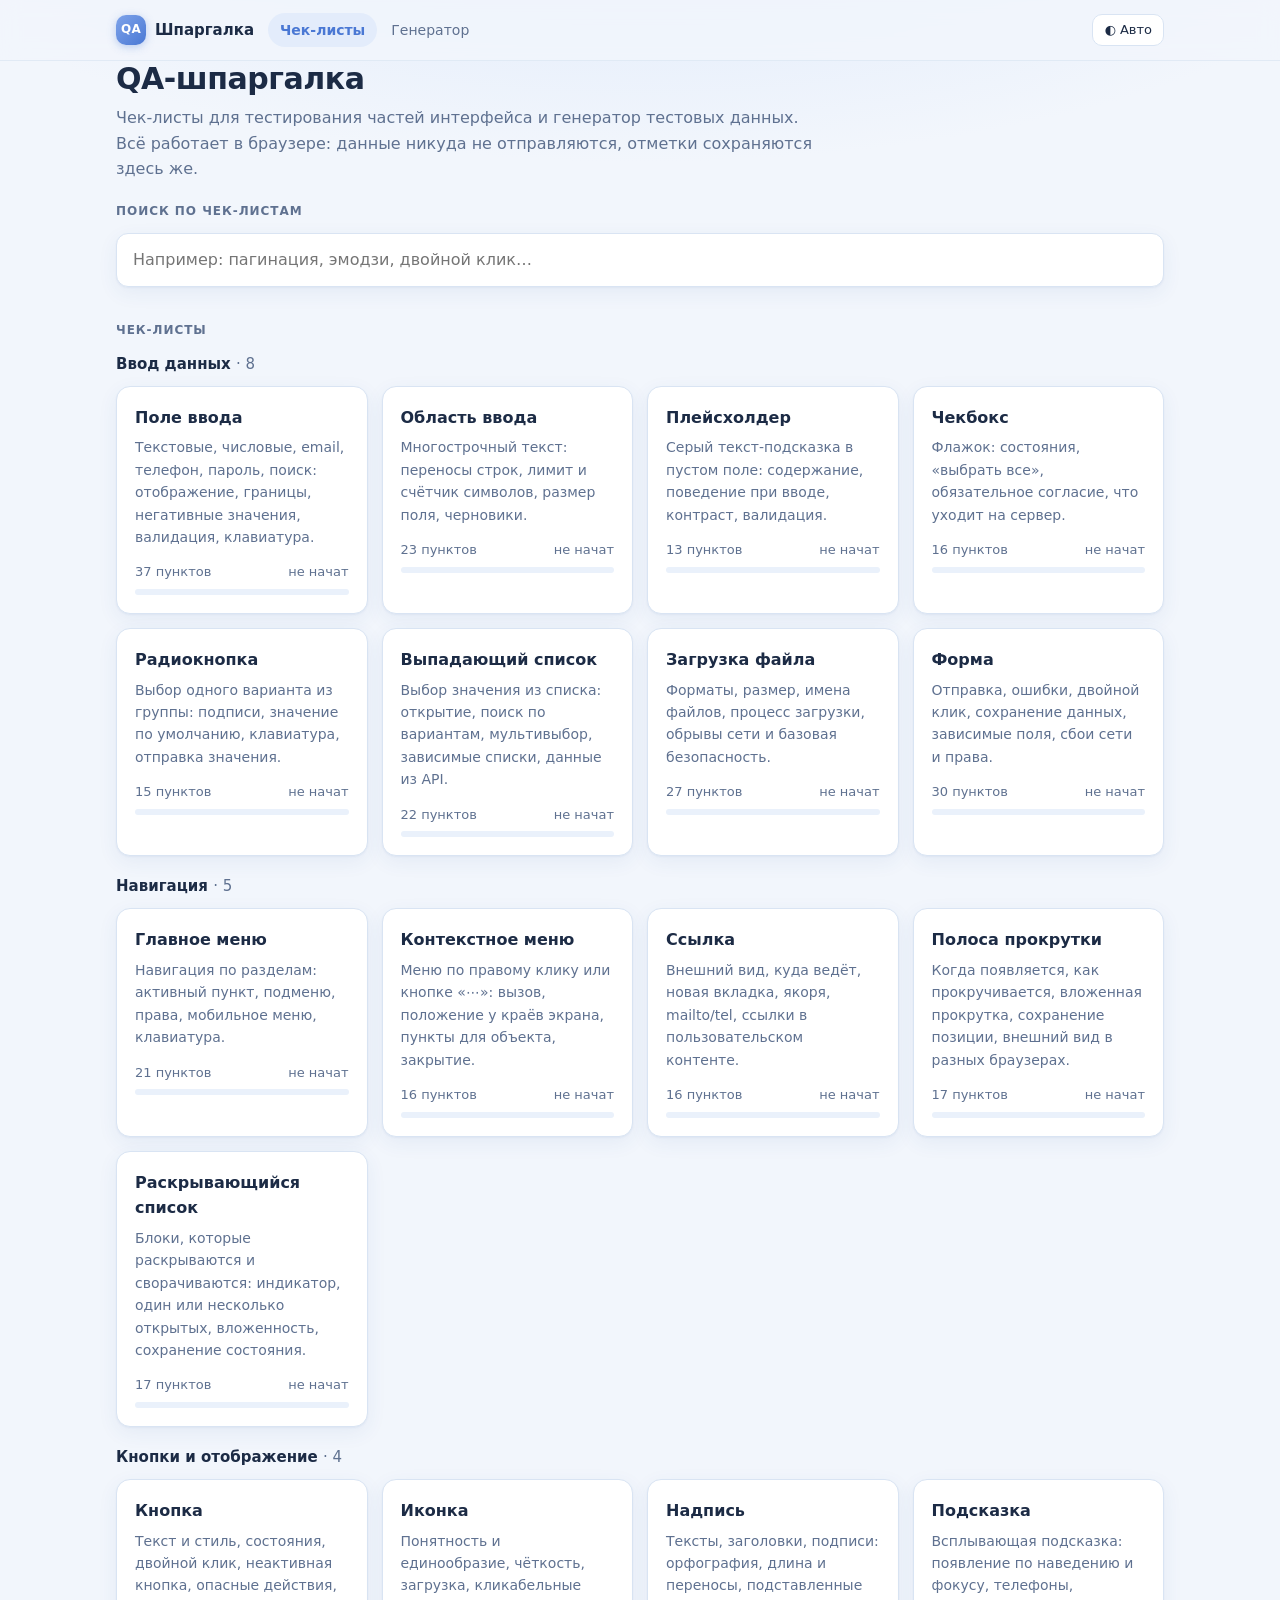
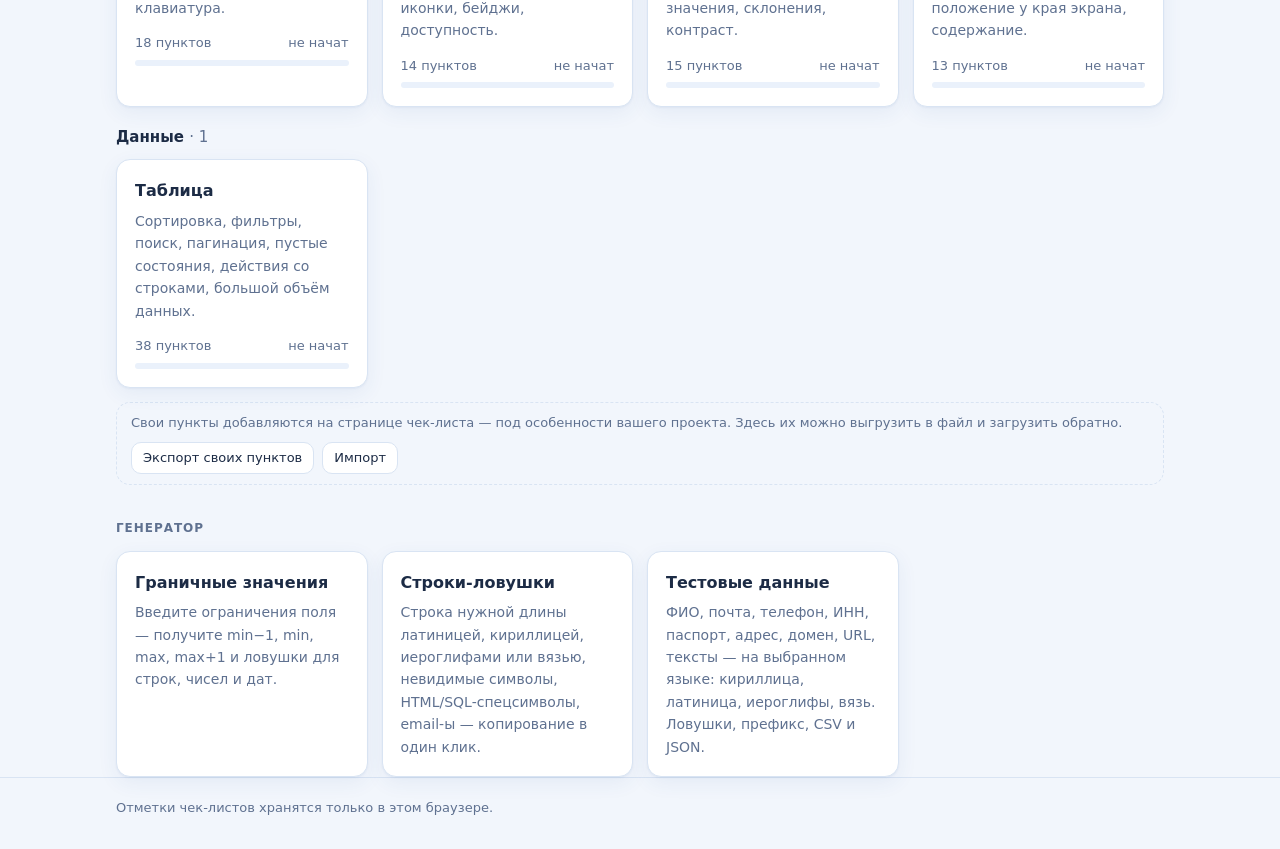
==== index.html @ 7cf0ff67 "QA cheat sheet: checklists and test data generator Static site, no build step and no dependencies: -" ====
<!doctype html>
<html lang="ru">
<head>
  <meta charset="utf-8">
  <meta name="viewport" content="width=device-width, initial-scale=1">
  <title>QA-шпаргалка</title>
  <meta name="description" content="Чек-листы для тестирования элементов интерфейса и генератор тестовых данных.">
  <link rel="icon" href="data:image/svg+xml,%3Csvg xmlns='http://www.w3.org/2000/svg' viewBox='0 0 32 32'%3E%3Crect width='32' height='32' rx='8' fill='%234a78d4'/%3E%3Cpath d='M9 16.5l4.5 4.5L23 11.5' stroke='white' stroke-width='3.2' fill='none' stroke-linecap='round' stroke-linejoin='round'/%3E%3C/svg%3E">
  <link rel="stylesheet" href="assets/style.css">
  <script src="data/checklists.js"></script>
  <script src="assets/common.js"></script>
</head>
<body>
  <header id="site-header"></header>

  <main class="container">
    <h1>QA-шпаргалка</h1>
    <p class="lead">Чек-листы для тестирования частей интерфейса и генератор тестовых данных. Всё работает в браузере: данные никуда не отправляются, отметки сохраняются здесь же.</p>

    <label for="search" class="section-title" style="display:block;margin-top:8px">Поиск по чек-листам</label>
    <input id="search" class="input search" type="search" placeholder="Например: пагинация, эмодзи, двойной клик…" autocomplete="off" data-testid="home:search">
    <div id="results" class="results" data-testid="home:results"></div>

    <h2 class="section-title">Чек-листы</h2>
    <div id="checklists" data-testid="home:checklists"></div>
    <div class="own-bar small muted" style="margin-top:14px">
      <span id="own-summary" data-testid="home:own-summary"></span>
      <span class="spacer"></span>
      <button class="btn small" id="export-own" type="button" data-testid="custom:export">Экспорт своих пунктов</button>
      <button class="btn small" id="import-own" type="button" data-testid="custom:import">Импорт</button>
    </div>

    <h2 class="section-title">Генератор</h2>
    <div class="grid">
      <a class="card" href="generator.html#boundary" data-testid="home:gen-boundary">
        <h3>Граничные значения</h3>
        <p>Введите ограничения поля — получите min−1, min, max, max+1 и ловушки для строк, чисел и дат.</p>
      </a>
      <a class="card" href="generator.html#strings" data-testid="home:gen-strings">
        <h3>Строки-ловушки</h3>
        <p>Строка нужной длины латиницей, кириллицей, иероглифами или вязью, невидимые символы, HTML/SQL-спецсимволы, email-ы — копирование в один клик.</p>
      </a>
      <a class="card" href="generator.html#data" data-testid="home:gen-data">
        <h3>Тестовые данные</h3>
        <p>ФИО, почта, телефон, ИНН, паспорт, адрес, домен, URL, тексты — на выбранном языке: кириллица, латиница, иероглифы, вязь. Ловушки, префикс, CSV и JSON.</p>
      </a>
    </div>
  </main>

  <footer class="site">
    <div class="container">Отметки чек-листов хранятся только в этом браузере.</div>
  </footer>

  <script src="assets/index.js"></script>
</body>
</html>
---- assets/style.css ----
/* Мягкая синяя гамма: светлая — бледно-голубой фон и тёмно-синий текст, тёмная — глубокий navy */
:root {
  --bg: #f2f6fc;
  --glow: #dce8fb;
  --surface: #ffffff;
  --surface-2: #eaf1fb;
  --text: #1c2b45;
  --muted: #5f7190;
  --border: #d9e4f3;
  --accent: #4a78d4;
  --accent-strong: #3864bf;
  --accent-light: #7ea3ea;
  --accent-soft: #e3ecfb;
  --on-accent: #ffffff;
  --ok: #2b8a74;
  --ok-soft: #e0f3ee;
  --bad: #c45a4b;
  --bad-soft: #fbe9e6;
  --warn: #a2711a;
  --warn-soft: #fbf1dc;
  --code-bg: #edf2fa;
  --shadow: 0 1px 2px rgba(40, 80, 150, .05), 0 6px 20px rgba(40, 80, 150, .07);
  --shadow-hover: 0 2px 4px rgba(40, 80, 150, .07), 0 12px 28px rgba(40, 80, 150, .12);
  --radius: 14px;
  --font: system-ui, -apple-system, "Segoe UI", Roboto, sans-serif;
  --mono: ui-monospace, "Cascadia Code", Consolas, "Liberation Mono", monospace;
  color-scheme: light;
}

@media (prefers-color-scheme: dark) {
  :root:not([data-theme="light"]) {
    --bg: #0f1828;
    --glow: #1b2f52;
    --surface: #16223a;
    --surface-2: #1c2a45;
    --text: #e2eaf7;
    --muted: #94a6c4;
    --border: #2a3a58;
    --accent: #8fb1f5;
    --accent-strong: #a9c3f8;
    --accent-light: #5f86d4;
    --accent-soft: #1f3256;
    --on-accent: #0d1830;
    --ok: #5ccaa9;
    --ok-soft: #173a33;
    --bad: #f09a8a;
    --bad-soft: #3d2228;
    --warn: #e8c069;
    --warn-soft: #3a3120;
    --code-bg: #1f2d48;
    --shadow: 0 1px 2px rgba(0, 0, 0, .25);
    --shadow-hover: 0 4px 18px rgba(0, 0, 0, .35);
    color-scheme: dark;
  }
}

:root[data-theme="dark"] {
  --bg: #0f1828;
  --glow: #1b2f52;
  --surface: #16223a;
  --surface-2: #1c2a45;
  --text: #e2eaf7;
  --muted: #94a6c4;
  --border: #2a3a58;
  --accent: #8fb1f5;
  --accent-strong: #a9c3f8;
  --accent-light: #5f86d4;
  --accent-soft: #1f3256;
  --on-accent: #0d1830;
  --ok: #5ccaa9;
  --ok-soft: #173a33;
  --bad: #f09a8a;
  --bad-soft: #3d2228;
  --warn: #e8c069;
  --warn-soft: #3a3120;
  --code-bg: #1f2d48;
  --shadow: 0 1px 2px rgba(0, 0, 0, .25);
  --shadow-hover: 0 4px 18px rgba(0, 0, 0, .35);
  color-scheme: dark;
}

* { box-sizing: border-box; }
[hidden] { display: none !important; }
html { -webkit-text-size-adjust: 100%; }
body {
  margin: 0;
  min-height: 100vh;
  background: radial-gradient(1100px 420px at 50% -140px, var(--glow), transparent 72%) no-repeat, var(--bg);
  color: var(--text);
  font: 15px/1.6 var(--font);
}
a { color: var(--accent); }
:focus-visible { outline: 2px solid var(--accent); outline-offset: 2px; border-radius: 6px; }
::selection { background: var(--accent-soft); }
code {
  font-family: var(--mono);
  font-size: .88em;
  background: var(--code-bg);
  color: var(--text);
  padding: 1px 6px;
  border-radius: 6px;
  word-break: break-word;
}

.container { max-width: 1080px; margin: 0 auto; padding: 0 16px; }

/* Шапка */
header.site {
  position: sticky;
  top: 0;
  z-index: 10;
  background: color-mix(in srgb, var(--bg) 82%, transparent);
  backdrop-filter: blur(10px);
  border-bottom: 1px solid color-mix(in srgb, var(--border) 70%, transparent);
}
.site-inner { display: flex; align-items: center; gap: 14px; height: 60px; }
.brand {
  display: flex; align-items: center; gap: 9px;
  font-weight: 700; text-decoration: none; color: var(--text); white-space: nowrap;
}
.brand-mark {
  width: 30px; height: 30px; border-radius: 10px;
  background: linear-gradient(135deg, var(--accent-light), var(--accent));
  color: var(--on-accent);
  display: grid; place-items: center; font-size: 12px; letter-spacing: .02em;
  box-shadow: 0 2px 8px color-mix(in srgb, var(--accent) 35%, transparent);
}
.nav { display: flex; gap: 2px; overflow-x: auto; flex: 1; min-width: 0; scrollbar-width: none; }
.nav::-webkit-scrollbar { display: none; }
.nav a {
  padding: 6px 12px; border-radius: 999px; text-decoration: none;
  color: var(--muted); white-space: nowrap; font-size: 14px;
  transition: background .15s, color .15s;
}
.nav a:hover { background: var(--surface-2); color: var(--text); }
.nav a.active { background: var(--accent-soft); color: var(--accent); font-weight: 600; }

main { padding: 32px 0 52px; }
h1 { font-size: 30px; line-height: 1.2; margin: 0 0 8px; letter-spacing: -.015em; }
.lead { color: var(--muted); margin: 0 0 20px; max-width: 700px; font-size: 16px; }
.section-title {
  font-size: 12px; font-weight: 700; text-transform: uppercase; letter-spacing: .08em;
  color: var(--muted); margin: 34px 0 12px;
}
footer.site { border-top: 1px solid var(--border); padding: 20px 0 30px; color: var(--muted); font-size: 13px; }

/* Карточки */
.grid { display: grid; grid-template-columns: repeat(auto-fill, minmax(240px, 1fr)); gap: 14px; }
.card {
  background: var(--surface); border: 1px solid var(--border);
  border-radius: var(--radius); padding: 18px; box-shadow: var(--shadow);
}
a.card { display: block; text-decoration: none; color: inherit; transition: border-color .15s, transform .15s, box-shadow .15s; }
a.card:hover { border-color: color-mix(in srgb, var(--accent) 45%, var(--border)); transform: translateY(-2px); box-shadow: var(--shadow-hover); }
.card h3 { margin: 0 0 6px; font-size: 16px; }
.card p { margin: 0; color: var(--muted); font-size: 14px; }
.card .meta { display: flex; justify-content: space-between; gap: 8px; font-size: 13px; color: var(--muted); margin-top: 14px; }
.card .progress { margin-top: 6px; }

.progress { height: 6px; background: var(--surface-2); border-radius: 99px; overflow: hidden; }
.progress > span { display: block; height: 100%; width: 0; border-radius: 99px; background: linear-gradient(90deg, var(--accent-light), var(--accent)); transition: width .25s; }

/* Поля и кнопки */
.input, select.input, textarea.input {
  font: inherit; font-size: 14px; padding: 9px 12px;
  border: 1px solid var(--border); border-radius: 10px;
  background: var(--surface); color: var(--text); min-width: 0;
  transition: border-color .15s, box-shadow .15s;
}
.input:focus { outline: none; border-color: var(--accent); box-shadow: 0 0 0 3px color-mix(in srgb, var(--accent) 20%, transparent); }
textarea.input { font-family: var(--mono); font-size: 13px; width: 100%; min-height: 110px; resize: vertical; }
.search { width: 100%; padding: 13px 16px; font-size: 16px; border-radius: 12px; box-shadow: var(--shadow); }
.btn {
  display: inline-flex; align-items: center; gap: 6px;
  font: inherit; font-size: 14px; padding: 8px 14px; border-radius: 10px;
  border: 1px solid var(--border); background: var(--surface); color: var(--text);
  cursor: pointer; white-space: nowrap; transition: background .15s, border-color .15s, color .15s;
}
.btn:hover { background: var(--surface-2); border-color: color-mix(in srgb, var(--accent) 30%, var(--border)); }
.btn.primary { background: var(--accent); border-color: var(--accent); color: var(--on-accent); font-weight: 600; box-shadow: 0 2px 8px color-mix(in srgb, var(--accent) 30%, transparent); }
.btn.primary:hover { background: var(--accent-strong); border-color: var(--accent-strong); }
.btn.small { padding: 5px 11px; font-size: 13px; }
.btn[aria-pressed="true"] { background: var(--accent-soft); border-color: var(--accent); color: var(--accent); }
a.btn { text-decoration: none; }
.toolbar { display: flex; flex-wrap: wrap; gap: 8px; align-items: center; margin: 16px 0; }
.toolbar .spacer { flex: 1; }

.form-row { display: flex; flex-wrap: wrap; gap: 12px; align-items: flex-end; }
.field { display: flex; flex-direction: column; gap: 5px; font-size: 13px; color: var(--muted); }
.field .input { width: 150px; }
.field.wide .input { width: 230px; }
.checkline { display: flex; gap: 8px; align-items: center; font-size: 14px; cursor: pointer; padding: 3px 0; }
.checkline input { width: 16px; height: 16px; accent-color: var(--accent); }
.cols {
  display: grid; grid-template-columns: repeat(auto-fill, minmax(220px, 1fr)); gap: 4px 16px;
  background: var(--surface); border: 1px solid var(--border); border-radius: var(--radius); padding: 14px 16px; box-shadow: var(--shadow);
}
.error { color: var(--bad); font-size: 14px; margin: 10px 0 0; }
.lang-note { margin: 8px 0 0; max-width: 760px; }

/* Список с выбором нескольких значений (поля набора) */
.ms { position: relative; }
.ms-toggle {
  display: flex; align-items: center; justify-content: space-between; gap: 10px;
  text-align: left; cursor: pointer; width: 300px;
}
.ms-toggle:hover { border-color: color-mix(in srgb, var(--accent) 40%, var(--border)); }
.ms-value { overflow: hidden; text-overflow: ellipsis; white-space: nowrap; color: var(--text); }
.ms-arrow { color: var(--muted); transition: transform .15s; }
.ms.open .ms-toggle { border-color: var(--accent); box-shadow: 0 0 0 3px color-mix(in srgb, var(--accent) 20%, transparent); }
.ms.open .ms-arrow { transform: rotate(180deg); }
.ms-panel {
  position: absolute; z-index: 30; top: 100%; left: 0; margin-top: 6px;
  width: 340px; max-width: calc(100vw - 32px);
  background: var(--surface); border: 1px solid var(--border); border-radius: var(--radius);
  box-shadow: var(--shadow-hover); padding: 8px 6px 10px;
  color: var(--text); font-size: 14px;
}
.ms-list { display: flex; flex-direction: column; max-height: min(440px, 60vh); overflow-y: auto; }
.ms-list .checkline { padding: 7px 10px; border-radius: 8px; }
.ms-list .checkline:hover { background: var(--surface-2); }
.ms-actions { display: flex; gap: 6px; align-items: center; padding: 8px 8px 0; margin-top: 6px; border-top: 1px solid var(--border); }
.ms-actions .spacer { flex: 1; }
.prefix-hint { display: flex; flex-direction: column; gap: 6px; margin-top: 12px; }
.prefix-hint .btn.small { padding: 2px 9px; margin: 2px 2px 0 0; font-family: var(--mono); font-size: 12px; }
.muted { color: var(--muted); }
.small { font-size: 13px; }

/* Поиск на главной */
.results { margin-top: 8px; background: var(--surface); border: 1px solid var(--border); border-radius: var(--radius); overflow: hidden; box-shadow: var(--shadow); }
.results:empty { display: none; }
.res { display: block; padding: 11px 16px; border-top: 1px solid var(--border); text-decoration: none; color: var(--text); }
.res:first-child { border-top: 0; }
.res:hover { background: var(--surface-2); }
.res small { display: block; color: var(--muted); font-size: 12px; }
.res-empty { padding: 12px 16px; color: var(--muted); }
mark { background: var(--accent-soft); color: var(--accent-strong); border-radius: 4px; padding: 0 2px; }

/* Чек-лист */
.summary-bar { display: flex; align-items: center; gap: 12px; }
.summary-bar .progress { flex: 1; height: 8px; }
.summary-bar .count { white-space: nowrap; font-size: 14px; font-weight: 600; }
.related { display: flex; flex-wrap: wrap; gap: 8px; margin-bottom: 4px; }
.group { margin-top: 24px; }
.group-head { display: flex; justify-content: space-between; align-items: baseline; gap: 12px; }
.group-head h2 { font-size: 17px; margin: 0; }
.group-head .count { color: var(--muted); font-size: 13px; white-space: nowrap; }
.items { list-style: none; margin: 8px 0 0; padding: 0; background: var(--surface); border: 1px solid var(--border); border-radius: var(--radius); overflow: hidden; box-shadow: var(--shadow); }
.item { border-top: 1px solid var(--border); scroll-margin-top: 90px; }
.item:first-child { border-top: 0; }
.item label { display: flex; gap: 12px; padding: 13px 16px; cursor: pointer; align-items: flex-start; transition: background .12s; }
.item label:hover { background: color-mix(in srgb, var(--surface-2) 65%, transparent); }
.item input[type="checkbox"] { width: 18px; height: 18px; margin: 2px 0 0; accent-color: var(--accent); flex: none; }
.item .hint { font-size: 13.5px; color: var(--muted); margin-top: 3px; }
.item.done .text { color: var(--muted); text-decoration: line-through; text-decoration-color: color-mix(in srgb, var(--muted) 60%, transparent); }
.hide-done .item.done { display: none; }
.hide-done .group.all-done { display: none; }
.item.flash { animation: flash 2s ease-out; }

/* Разделы чек-листов, «хлебные крошки», переключатель, соседние чек-листы */
.cat { margin-top: 18px; }
.cat:first-child { margin-top: 0; }
.cat-title { font-size: 15px; margin: 0 0 10px; }
.cat-title .muted { font-weight: 400; }
.crumbs-row { display: flex; flex-wrap: wrap; align-items: center; justify-content: space-between; gap: 8px 16px; margin-bottom: 10px; }
.crumbs { color: var(--muted); }
.crumbs a { color: var(--muted); text-decoration: none; }
.crumbs a:hover { color: var(--accent); text-decoration: underline; }
.switcher { min-width: 220px; }
.pager { display: flex; justify-content: space-between; gap: 12px; margin-top: 30px; flex-wrap: wrap; }
.pager .btn { text-decoration: none; }

/* Свои пункты и группы */
.item { display: flex; align-items: flex-start; }
.item label { flex: 1; min-width: 0; }
.item.own { background: color-mix(in srgb, var(--accent-soft) 35%, transparent); }
.item.editing { display: block; padding: 12px 16px; }
.own-tag {
  display: inline-block; vertical-align: 1px; margin-left: 4px; padding: 0 7px;
  border-radius: 99px; background: var(--accent-soft); color: var(--accent);
  font-size: 11px; font-weight: 600; letter-spacing: .02em; white-space: nowrap;
}
.group-head h2 .own-tag { font-size: 11px; vertical-align: 2px; }
.item-actions { display: flex; gap: 2px; padding: 9px 10px 0 0; opacity: .6; transition: opacity .15s; }
.item:hover .item-actions, .item-actions:focus-within { opacity: 1; }
.icon-btn {
  width: 30px; height: 30px; display: inline-grid; place-items: center;
  border: 1px solid transparent; border-radius: 8px; background: none; color: var(--muted);
  font: inherit; font-size: 14px; cursor: pointer; transition: background .15s, color .15s, border-color .15s;
}
.icon-btn:hover { background: var(--surface-2); color: var(--accent); border-color: var(--border); }
.icon-btn[data-action^="delete"]:hover { color: var(--bad); }
.group-head-right { display: inline-flex; align-items: center; gap: 2px; }
.group-head-right .count { margin-left: 8px; }
.group-foot { margin-top: 6px; }
.group-note { margin: 8px 0 0; }
.add-link {
  border: 0; background: none; padding: 6px 4px; font: inherit; font-size: 14px;
  color: var(--accent); cursor: pointer; border-radius: 8px;
}
.add-link:hover { text-decoration: underline; }
.add-group { margin-top: 26px; }
.own-form {
  display: flex; flex-direction: column; gap: 8px;
  background: var(--surface); border: 1px solid var(--accent); border-radius: var(--radius);
  padding: 12px; box-shadow: 0 0 0 3px color-mix(in srgb, var(--accent) 15%, transparent);
}
.item.editing .own-form { box-shadow: none; }
.own-form .input { width: 100%; }
.own-form-actions { display: flex; flex-wrap: wrap; gap: 8px; align-items: center; }
.own-form-group { margin-bottom: 8px; }
.own-bar {
  display: flex; flex-wrap: wrap; gap: 8px; align-items: center;
  padding: 10px 14px; margin: -4px 0 6px; border: 1px dashed var(--border); border-radius: var(--radius);
}
.own-bar .spacer { flex: 1; }
@keyframes flash { 0%, 30% { background: var(--accent-soft); } 100% { background: transparent; } }

/* Вкладки — сегментированный переключатель */
.tabs {
  display: flex; gap: 4px; width: fit-content; max-width: 100%; overflow-x: auto;
  margin: 20px 0 22px; padding: 4px; background: var(--surface-2);
  border: 1px solid var(--border); border-radius: 12px; scrollbar-width: none;
}
.tabs::-webkit-scrollbar { display: none; }
.tab {
  padding: 8px 16px; border: 0; border-radius: 9px; background: none; font: inherit; font-size: 14px;
  color: var(--muted); cursor: pointer; white-space: nowrap; transition: background .15s, color .15s;
}
.tab:hover { color: var(--text); }
.tab[aria-selected="true"] { background: var(--surface); color: var(--accent); font-weight: 600; box-shadow: var(--shadow); }
.panel h2 { font-size: 18px; margin: 28px 0 6px; }
.panel h2:first-child { margin-top: 0; }
.panel > p { margin: 0 0 12px; }

/* Таблицы */
.table-wrap { overflow-x: auto; border: 1px solid var(--border); border-radius: var(--radius); background: var(--surface); margin-top: 14px; box-shadow: var(--shadow); }
table.data { width: 100%; border-collapse: collapse; font-size: 14px; }
table.data th, table.data td { padding: 10px 14px; text-align: left; border-bottom: 1px solid var(--border); vertical-align: top; }
table.data th { font-size: 12px; font-weight: 600; text-transform: uppercase; letter-spacing: .04em; color: var(--muted); background: var(--surface-2); white-space: nowrap; }
table.data tr:last-child td { border-bottom: 0; }
table.data tbody tr:hover td { background: color-mix(in srgb, var(--surface-2) 50%, transparent); }
table.data .val { font-family: var(--mono); font-size: 13px; word-break: break-all; min-width: 140px; }
table.data .val .ws { color: var(--muted); }
table.data td.act { width: 1%; white-space: nowrap; }
table.cells td { font-family: var(--mono); font-size: 13px; white-space: nowrap; cursor: copy; }
table.cells tbody tr:hover td:hover { background: var(--accent-soft); }
table.cells td.trap, .trap-sample { background: var(--warn-soft); }
table.cells td.trap { box-shadow: inset 3px 0 0 var(--warn); }
table.cells td .ws { color: var(--muted); }
.trap-sample { padding: 0 4px; border-radius: 4px; }

.tag { display: inline-block; padding: 2px 9px; border-radius: 99px; font-size: 12px; font-weight: 600; white-space: nowrap; }
.tag.ok { background: var(--ok-soft); color: var(--ok); }
.tag.bad { background: var(--bad-soft); color: var(--bad); }
.tag.check { background: var(--warn-soft); color: var(--warn); }

/* Чипсы строк-ловушек */
.set { margin-top: 20px; }
.set h3 { font-size: 15px; margin: 0 0 2px; }
.set p { margin: 0 0 8px; font-size: 13px; color: var(--muted); }
.chips { display: flex; flex-wrap: wrap; gap: 8px; }
.chip {
  font-family: var(--mono); font-size: 13px; padding: 6px 11px; text-align: left;
  border: 1px solid var(--border); border-radius: 10px; background: var(--surface);
  color: var(--text); cursor: copy; max-width: 100%; word-break: break-all;
  transition: border-color .15s, background .15s;
}
.chip:hover { border-color: var(--accent); background: var(--accent-soft); }
.chip small { font-family: var(--font); color: var(--muted); margin-left: 6px; }
.chip.ok { border-left: 3px solid var(--ok); }
.chip.bad { border-left: 3px solid var(--bad); }
.legend { display: flex; gap: 14px; flex-wrap: wrap; font-size: 13px; color: var(--muted); margin-top: 6px; }
.legend span::before { content: ""; display: inline-block; width: 3px; height: 12px; margin-right: 6px; vertical-align: -1px; background: var(--border); }
.legend .l-ok::before { background: var(--ok); }
.legend .l-bad::before { background: var(--bad); }

/* Уведомление */
.toast {
  position: fixed; left: 50%; bottom: 24px; z-index: 50;
  transform: translate(-50%, 16px); opacity: 0; pointer-events: none;
  background: var(--text); color: var(--bg);
  padding: 10px 18px; border-radius: 12px; font-size: 14px; max-width: calc(100% - 32px);
  box-shadow: var(--shadow-hover);
  transition: opacity .2s, transform .2s;
}
.toast.show { opacity: 1; transform: translate(-50%, 0); }

@media (max-width: 640px) {
  main { padding-top: 22px; }
  h1 { font-size: 24px; }
  .brand-text { display: none; }
  .field { flex: 1 1 140px; }
  .field .input, .field.wide .input { width: 100%; }
  .ms-panel { width: 100%; max-width: none; }
  .tabs { width: 100%; }
  .tab { flex: 1 0 auto; }
}
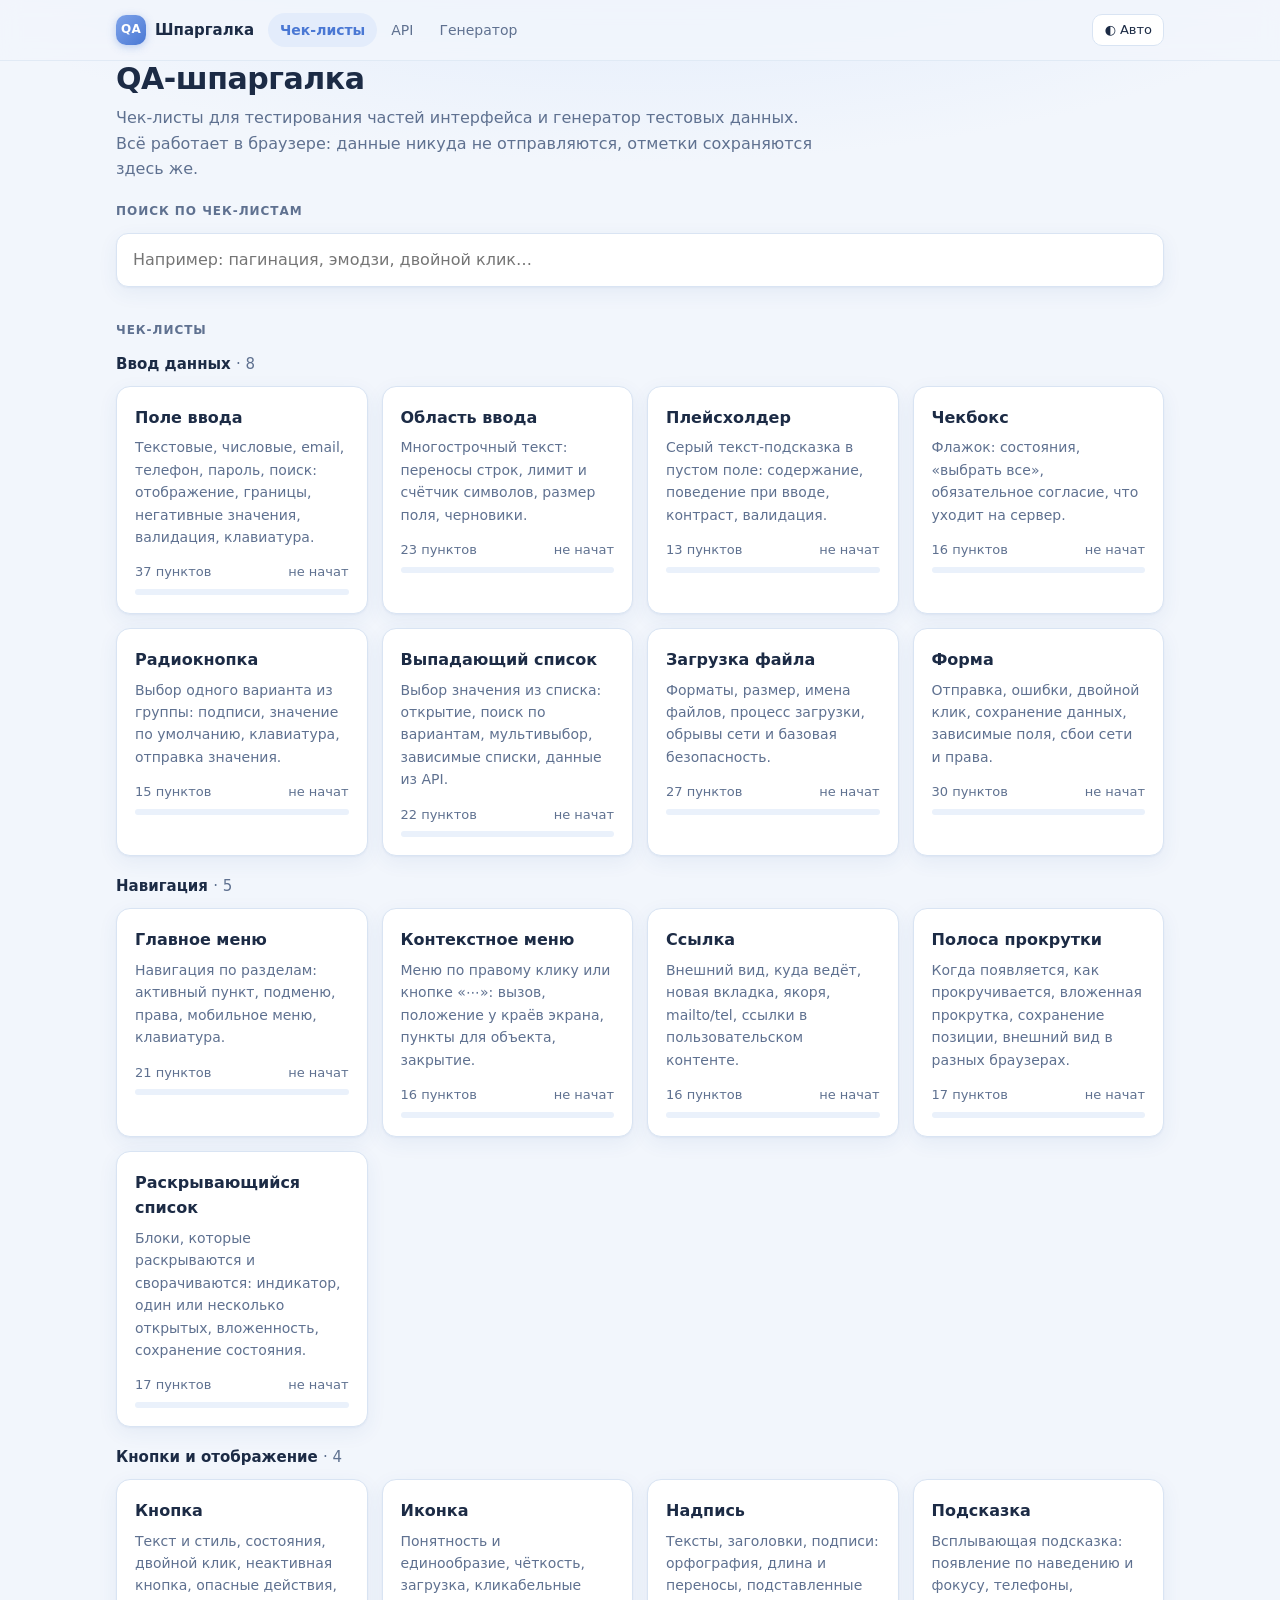
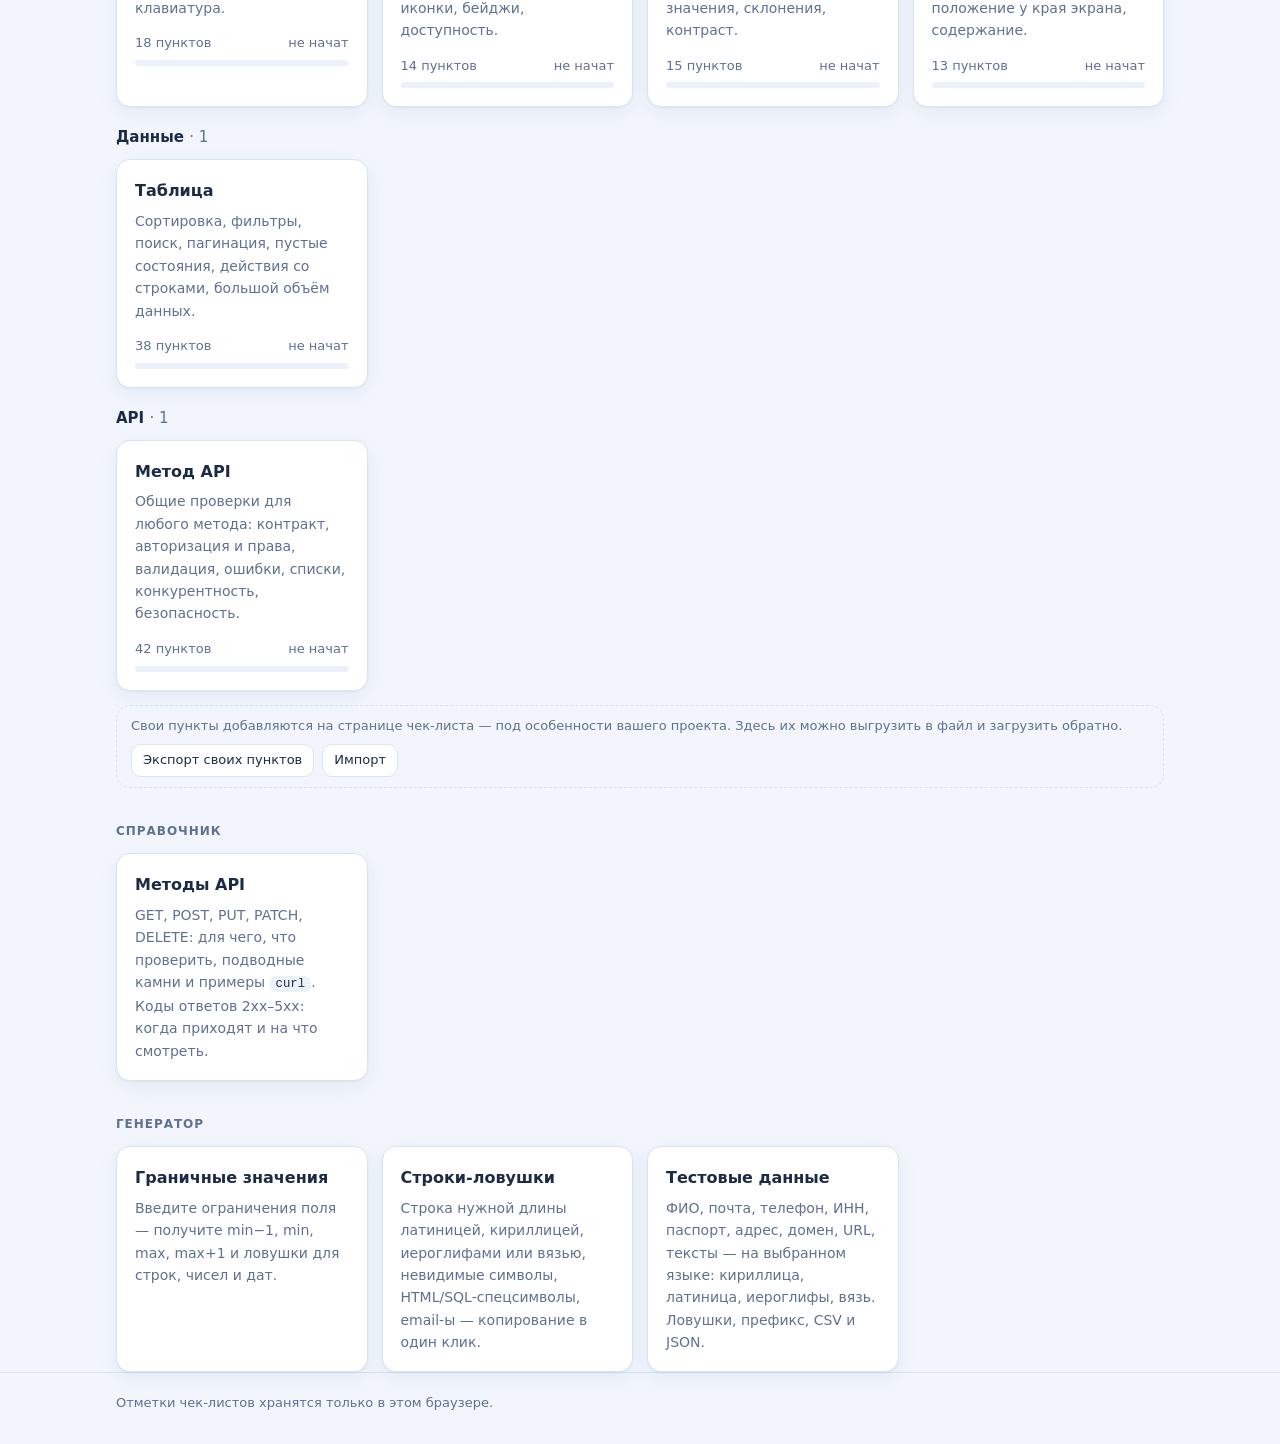
==== commit 29b53795: "Add API methods reference page and API checklist - api.html: methods overview (body, safe, idempoten" ====
--- a/index.html
+++ b/index.html
@@ -30,6 +30,14 @@
       <button class="btn small" id="import-own" type="button" data-testid="custom:import">Импорт</button>
     </div>
 
+    <h2 class="section-title">Справочник</h2>
+    <div class="grid">
+      <a class="card" href="api.html" data-testid="home:api">
+        <h3>Методы API</h3>
+        <p>GET, POST, PUT, PATCH, DELETE: для чего, что проверить, подводные камни и примеры <code>curl</code>. Коды ответов 2xx–5xx: когда приходят и на что смотреть.</p>
+      </a>
+    </div>
+
     <h2 class="section-title">Генератор</h2>
     <div class="grid">
       <a class="card" href="generator.html#boundary" data-testid="home:gen-boundary">
--- a/assets/style.css
+++ b/assets/style.css
@@ -270,6 +270,54 @@
 .pager { display: flex; justify-content: space-between; gap: 12px; margin-top: 30px; flex-wrap: wrap; }
 .pager .btn { text-decoration: none; }
 
+/* Страница «Методы API» */
+.jump { display: flex; flex-wrap: wrap; gap: 8px; align-items: center; margin: 4px 0 8px; }
+.jump a { text-decoration: none; }
+.method {
+  display: inline-block; min-width: 58px; padding: 3px 9px; border-radius: 8px; text-align: center;
+  font-family: var(--mono); font-size: 12.5px; font-weight: 700; letter-spacing: .02em; white-space: nowrap;
+  background: var(--surface-2); color: var(--muted); border: 1px solid transparent;
+}
+.method.m-get { background: var(--ok-soft); color: var(--ok); }
+.method.m-post { background: var(--accent-soft); color: var(--accent); }
+.method.m-put { background: var(--warn-soft); color: var(--warn); }
+.method.m-patch { background: color-mix(in srgb, #8b5cf6 16%, var(--surface)); color: color-mix(in srgb, #8b5cf6 75%, var(--text)); }
+.method.m-delete { background: var(--bad-soft); color: var(--bad); }
+.method.m-head-options { background: var(--surface-2); color: var(--muted); border-color: var(--border); }
+.jump a:hover .method { filter: brightness(1.05); box-shadow: 0 0 0 2px color-mix(in srgb, var(--accent) 25%, transparent); }
+.api-table td { vertical-align: middle; }
+.nowrap-list { white-space: nowrap; font-size: 13px; }
+.tips { display: grid; grid-template-columns: repeat(auto-fit, minmax(240px, 1fr)); gap: 12px; margin: 20px 0 8px; }
+.tip h3 { font-size: 15px; }
+.tip p { font-size: 14px; }
+.method-card { margin-top: 18px; scroll-margin-top: 80px; padding: 20px; }
+.method-head { display: flex; align-items: center; gap: 12px; margin-bottom: 6px; }
+.method-head h2 { font-size: 19px; margin: 0; }
+.method-card > p { margin: 0 0 10px; }
+.method-card h3 { font-size: 14px; text-transform: uppercase; letter-spacing: .05em; color: var(--muted); margin: 18px 0 8px; }
+.method-meta { display: flex; flex-wrap: wrap; gap: 6px 18px; color: var(--muted); padding: 10px 12px; background: var(--surface-2); border-radius: 10px; }
+.method-meta b { color: var(--text); font-weight: 600; }
+.checks, .pitfalls { margin: 0; padding-left: 20px; }
+.checks li, .pitfalls li { margin: 6px 0; }
+.checks .hint { font-size: 13.5px; color: var(--muted); margin-top: 2px; }
+.pitfalls li::marker { content: "⚠  "; }
+.example-head { display: flex; align-items: center; justify-content: space-between; gap: 12px; }
+.example-head h3 { margin-bottom: 8px; }
+pre.example {
+  margin: 0; padding: 14px 16px; overflow-x: auto; border-radius: 10px;
+  background: var(--code-bg); border: 1px solid var(--border);
+  font-family: var(--mono); font-size: 13px; line-height: 1.55;
+}
+pre.example code { background: none; padding: 0; font-size: inherit; word-break: normal; white-space: pre; }
+.codes-table .class-row td { background: var(--surface-2); font-weight: 600; font-size: 13px; color: var(--muted); }
+.code-cell { white-space: nowrap; font-weight: 600; }
+.status { display: inline-block; min-width: 42px; padding: 1px 7px; border-radius: 6px; font-family: var(--mono); font-size: 13px; text-align: center; }
+.status.s2 { background: var(--ok-soft); color: var(--ok); }
+.status.s3 { background: var(--accent-soft); color: var(--accent); }
+.status.s4 { background: var(--warn-soft); color: var(--warn); }
+.status.s5 { background: var(--bad-soft); color: var(--bad); }
+.api-checklist-link { margin-top: 28px; }
+
 /* Свои пункты и группы */
 .item { display: flex; align-items: flex-start; }
 .item label { flex: 1; min-width: 0; }
